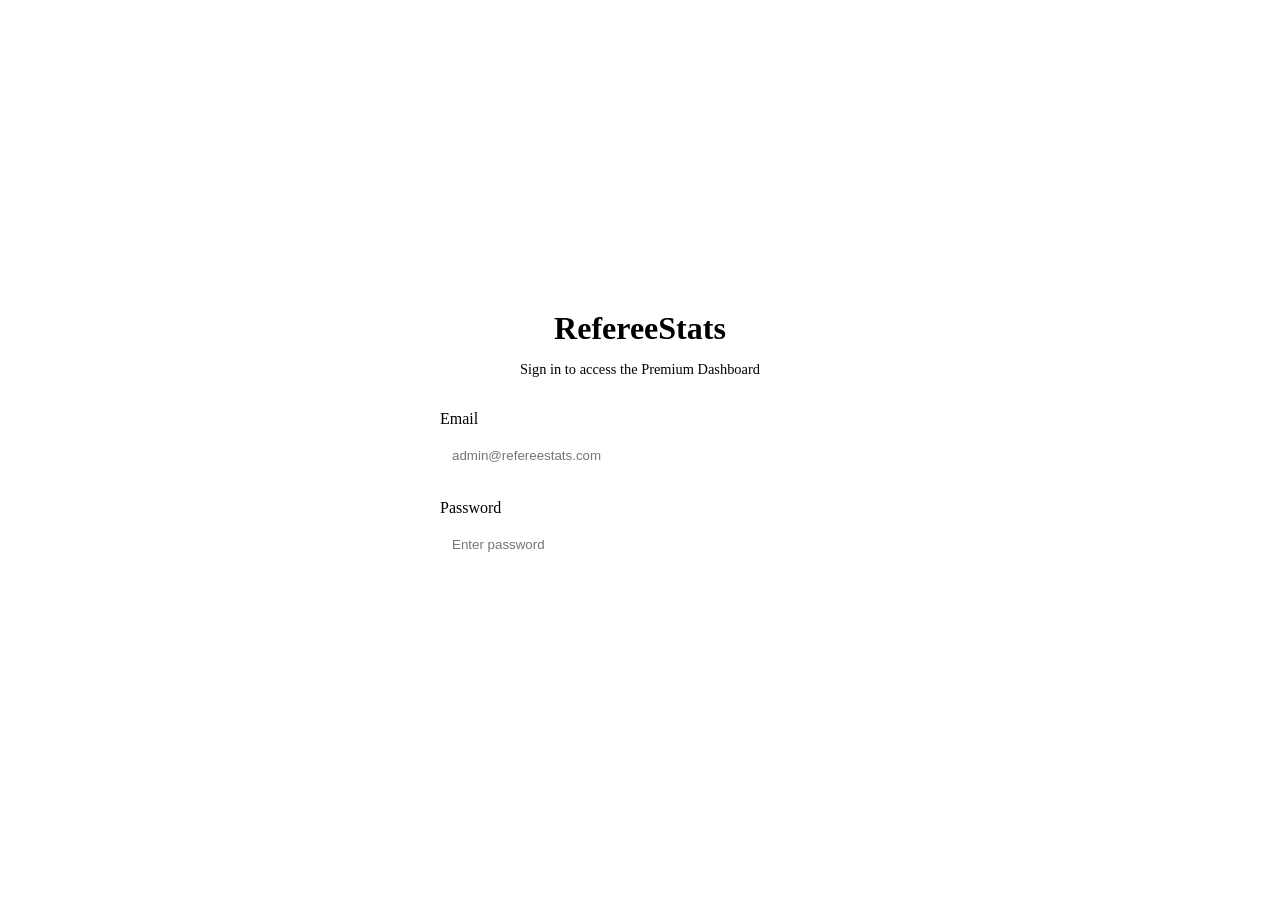
==== src/RefereeStats.WebApi/wwwroot/login.html @ f8f4d582 "login" ====
<!DOCTYPE html>
<html lang="en">
<head>
    <meta charset="UTF-8">
    <meta name="viewport" content="width=device-width, initial-scale=1.0">
    <title>Login - RefereeStats Premium</title>
    <link href="https://fonts.googleapis.com/css2?family=Inter:wght@400;500;600;700&display=swap" rel="stylesheet">
    <link rel="stylesheet" href="style.css">
    <style>
        body {
            display: flex;
            align-items: center;
            justify-content: center;
            height: 100vh;
            background-color: var(--bg-primary);
        }
        .login-container {
            background-color: var(--bg-secondary);
            padding: 2.5rem;
            border-radius: var(--radius-lg);
            border: 1px solid var(--border-color);
            box-shadow: var(--shadow-lg);
            width: 100%;
            max-width: 400px;
            text-align: center;
        }
        .login-container h1 {
            margin-bottom: 0.5rem;
            color: var(--color-text);
        }
        .login-container p {
            color: var(--color-text-muted);
            margin-bottom: 2rem;
            font-size: 0.9rem;
        }
        .input-group {
            margin-bottom: 1.5rem;
            text-align: left;
        }
        .input-group label {
            display: block;
            margin-bottom: 0.5rem;
            font-weight: 500;
            color: var(--color-text);
        }
        .input-group input {
            width: 100%;
            padding: 0.75rem;
            border: 1px solid var(--border-color);
            border-radius: var(--radius-md);
            background-color: var(--bg-primary);
            color: var(--color-text);
        }
        .input-group input:focus {
            outline: none;
            border-color: var(--accent-primary);
        }
        .login-btn {
            width: 100%;
            padding: 0.75rem;
            background-color: var(--accent-primary);
            color: white;
            border: none;
            border-radius: var(--radius-md);
            font-weight: 600;
            cursor: pointer;
            transition: opacity 0.2s;
        }
        .login-btn:hover {
            opacity: 0.9;
        }
        #login-error {
            color: var(--color-red);
            font-size: 0.85rem;
            margin-top: 1rem;
            display: none;
        }
    </style>
</head>
<body>
    <div class="login-container">
        <h1>RefereeStats</h1>
        <p>Sign in to access the Premium Dashboard</p>

        <form id="login-form">
            <div class="input-group">
                <label for="email">Email</label>
                <input type="email" id="email" required placeholder="admin@refereestats.com">
            </div>
            <div class="input-group">
                <label for="password">Password</label>
                <input type="password" id="password" required placeholder="Enter password">
            </div>
            <button type="submit" class="login-btn">Sign In</button>
            <div id="login-error"></div>
        </form>
    </div>

    <script>
        document.getElementById('login-form').addEventListener('submit', async (e) => {
            e.preventDefault();
            const email = document.getElementById('email').value;
            const password = document.getElementById('password').value;
            const errorDiv = document.getElementById('login-error');
            const btn = document.querySelector('.login-btn');

            btn.textContent = 'Signing in...';
            errorDiv.style.display = 'none';

            try {
                const res = await fetch('/api/v1/auth/login', {
                    method: 'POST',
                    headers: { 'Content-Type': 'application/json' },
                    body: JSON.stringify({ email, password })
                });

                if (!res.ok) {
                    throw new Error('Invalid credentials');
                }

                const data = await res.json();
                sessionStorage.setItem('jwt_token', data.token);
                window.location.href = '/index.html';
            } catch (err) {
                errorDiv.textContent = 'Invalid email or password.';
                errorDiv.style.display = 'block';
                btn.textContent = 'Sign In';
            }
        });
    </script>
</body>
</html>
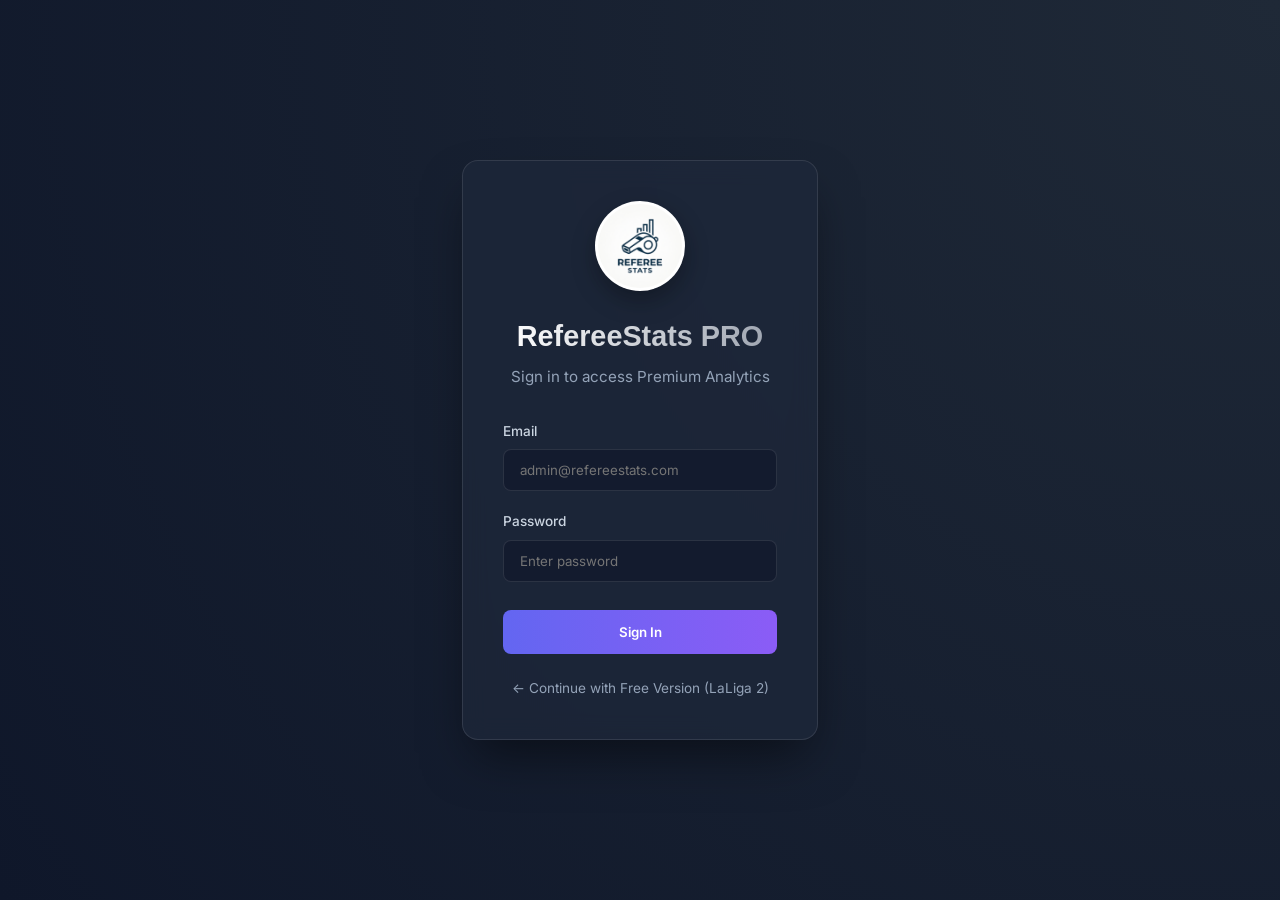
==== commit 2b22c127: "dashboard app" ====
--- a/src/RefereeStats.WebApi/wwwroot/login.html
+++ b/src/RefereeStats.WebApi/wwwroot/login.html
@@ -4,99 +4,258 @@
     <meta charset="UTF-8">
     <meta name="viewport" content="width=device-width, initial-scale=1.0">
     <title>Login - RefereeStats Premium</title>
-    <link href="https://fonts.googleapis.com/css2?family=Inter:wght@400;500;600;700&display=swap" rel="stylesheet">
-    <link rel="stylesheet" href="style.css">
+    <link href="https://fonts.googleapis.com/css2?family=Inter:wght@300;400;500;600;700&family=Outfit:wght@400;500;600;700;800&display=swap" rel="stylesheet">
+    <link rel="stylesheet" href="styles.css">
     <style>
         body {
             display: flex;
             align-items: center;
             justify-content: center;
-            height: 100vh;
-            background-color: var(--bg-primary);
-        }
-        .login-container {
-            background-color: var(--bg-secondary);
+            min-height: 100vh;
+            background: radial-gradient(circle at top right, #1f2937, #0f172a);
+            color: #fff;
+            font-family: 'Inter', sans-serif;
+            margin: 0;
+            overflow: hidden;
+        }
+
+        /* Background glows */
+        .glow-1 {
+            position: absolute;
+            width: 600px;
+            height: 600px;
+            background: radial-gradient(circle, rgba(99,102,241,0.15) 0%, rgba(0,0,0,0) 70%);
+            top: -200px;
+            right: -200px;
+            z-index: 0;
+            border-radius: 50%;
+        }
+        .glow-2 {
+            position: absolute;
+            width: 500px;
+            height: 500px;
+            background: radial-gradient(circle, rgba(236,72,153,0.1) 0%, rgba(0,0,0,0) 70%);
+            bottom: -100px;
+            left: -100px;
+            z-index: 0;
+            border-radius: 50%;
+        }
+
+        .login-wrapper {
+            position: relative;
+            z-index: 10;
+            width: 100%;
+            max-width: 420px;
+            padding: 2rem;
+            animation: fadeIn 0.5s ease-out;
+        }
+
+        @keyframes fadeIn {
+            from { opacity: 0; transform: translateY(20px); }
+            to { opacity: 1; transform: translateY(0); }
+        }
+
+        .glass-panel {
+            background: rgba(30, 41, 59, 0.7);
+            backdrop-filter: blur(12px);
+            -webkit-backdrop-filter: blur(12px);
+            border: 1px solid rgba(255, 255, 255, 0.1);
+            border-radius: 16px;
             padding: 2.5rem;
-            border-radius: var(--radius-lg);
-            border: 1px solid var(--border-color);
-            box-shadow: var(--shadow-lg);
-            width: 100%;
-            max-width: 400px;
+            box-shadow: 0 25px 50px -12px rgba(0, 0, 0, 0.5);
             text-align: center;
         }
-        .login-container h1 {
-            margin-bottom: 0.5rem;
-            color: var(--color-text);
-        }
-        .login-container p {
-            color: var(--color-text-muted);
+
+        /* Logo handling */
+        .logo-container {
+            width: 90px;
+            height: 90px;
+            margin: 0 auto 1.5rem;
+            background-color: #ffffff; /* White background to match the logo */
+            border-radius: 50%;
+            display: flex;
+            align-items: center;
+            justify-content: center;
+            overflow: hidden;
+            box-shadow: 0 10px 25px rgba(0, 0, 0, 0.3);
+            border: 3px solid rgba(255,255,255,0.2);
+        }
+        
+        .logo-container img {
+            width: 100%;
+            height: 100%;
+            object-fit: cover;
+            /* Using mix-blend-mode inside the white container if needed, but standard rendering is fine since container is white */
+        }
+
+        h1 {
+            font-family: 'Outfit', sans-serif;
+            font-weight: 700;
+            font-size: 1.8rem;
+            margin: 0 0 0.5rem 0;
+            background: linear-gradient(to right, #fff, #9ca3af);
+            -webkit-background-clip: text;
+            -webkit-text-fill-color: transparent;
+        }
+
+        p {
+            color: #94a3b8;
+            font-size: 0.95rem;
             margin-bottom: 2rem;
+        }
+
+        #premium-notice {
+            display: none;
+            background: rgba(234, 179, 8, 0.1);
+            border: 1px solid rgba(234, 179, 8, 0.3);
+            color: #fde047;
+            padding: 0.75rem;
+            border-radius: 8px;
+            margin-bottom: 1.5rem;
             font-size: 0.9rem;
-        }
+            font-weight: 500;
+        }
+
         .input-group {
-            margin-bottom: 1.5rem;
+            margin-bottom: 1.25rem;
             text-align: left;
         }
+
         .input-group label {
             display: block;
             margin-bottom: 0.5rem;
+            font-size: 0.85rem;
             font-weight: 500;
-            color: var(--color-text);
-        }
+            color: #cbd5e1;
+        }
+
         .input-group input {
             width: 100%;
-            padding: 0.75rem;
-            border: 1px solid var(--border-color);
-            border-radius: var(--radius-md);
-            background-color: var(--bg-primary);
-            color: var(--color-text);
-        }
+            padding: 0.75rem 1rem;
+            background: rgba(15, 23, 42, 0.6);
+            border: 1px solid rgba(255, 255, 255, 0.1);
+            border-radius: 8px;
+            color: #fff;
+            font-family: inherit;
+            transition: all 0.2s;
+            box-sizing: border-box;
+        }
+
         .input-group input:focus {
             outline: none;
-            border-color: var(--accent-primary);
-        }
+            border-color: #6366f1;
+            box-shadow: 0 0 0 2px rgba(99, 102, 241, 0.2);
+            background: rgba(15, 23, 42, 0.8);
+        }
+
         .login-btn {
             width: 100%;
-            padding: 0.75rem;
-            background-color: var(--accent-primary);
-            color: white;
+            padding: 0.875rem;
+            background: linear-gradient(to right, #6366f1, #8b5cf6);
+            color: #fff;
             border: none;
-            border-radius: var(--radius-md);
+            border-radius: 8px;
             font-weight: 600;
+            font-family: inherit;
             cursor: pointer;
-            transition: opacity 0.2s;
-        }
+            transition: transform 0.1s, box-shadow 0.2s;
+            margin-top: 0.5rem;
+        }
+
         .login-btn:hover {
-            opacity: 0.9;
-        }
+            transform: translateY(-1px);
+            box-shadow: 0 10px 20px -10px rgba(99, 102, 241, 0.5);
+        }
+
+        .login-btn:active {
+            transform: translateY(1px);
+        }
+
         #login-error {
-            color: var(--color-red);
+            color: #ef4444;
             font-size: 0.85rem;
             margin-top: 1rem;
             display: none;
+            background: rgba(239, 68, 68, 0.1);
+            padding: 0.5rem;
+            border-radius: 6px;
+        }
+        
+        .freemium-link {
+            display: inline-block;
+            margin-top: 1.5rem;
+            color: #94a3b8;
+            text-decoration: none;
+            font-size: 0.85rem;
+            transition: color 0.2s;
+        }
+        .freemium-link:hover {
+            color: #fff;
+            text-decoration: underline;
         }
     </style>
 </head>
 <body>
-    <div class="login-container">
-        <h1>RefereeStats</h1>
-        <p>Sign in to access the Premium Dashboard</p>
-
-        <form id="login-form">
-            <div class="input-group">
-                <label for="email">Email</label>
-                <input type="email" id="email" required placeholder="admin@refereestats.com">
+    <div class="glow-1"></div>
+    <div class="glow-2"></div>
+
+    <div class="login-wrapper">
+        <div class="glass-panel">
+            <div class="logo-container">
+                <img src="logo.png" alt="Referee Stats Logo" onerror="this.style.display='none'">
             </div>
-            <div class="input-group">
-                <label for="password">Password</label>
-                <input type="password" id="password" required placeholder="Enter password">
-            </div>
-            <button type="submit" class="login-btn">Sign In</button>
-            <div id="login-error"></div>
-        </form>
+            
+            <h1>RefereeStats PRO</h1>
+            <p id="login-subtitle">Sign in to access Premium Analytics</p>
+            
+            <div id="premium-notice">⭐️ Premium Feature. Please sign in to access this league.</div>
+
+            <form id="login-form">
+                <div class="input-group">
+                    <label for="email">Email</label>
+                    <input type="email" id="email" required placeholder="admin@refereestats.com">
+                </div>
+                <div class="input-group">
+                    <label for="password">Password</label>
+                    <input type="password" id="password" required placeholder="Enter password">
+                </div>
+                <button type="submit" class="login-btn">Sign In</button>
+                <div id="login-error"></div>
+            </form>
+            
+            <a href="/index.html" class="freemium-link">← Continue with Free Version (LaLiga 2)</a>
+        </div>
     </div>
 
     <script>
+        // Basic i18n detection
+        const userLang = navigator.language || navigator.userLanguage; 
+        const isSpanish = userLang.startsWith('es');
+        const isGerman = userLang.startsWith('de');
+
+        if (isSpanish) {
+            document.getElementById('login-subtitle').textContent = "Inicia sesión para Estadísticas Premium";
+            document.querySelector('label[for="email"]').textContent = "Correo Electrónico";
+            document.querySelector('label[for="password"]').textContent = "Contraseña";
+            document.querySelector('.login-btn').textContent = "Ingresar";
+            document.querySelector('.freemium-link').textContent = "← Continuar con Versión Gratuita (LaLiga 2)";
+        } else if (isGerman) {
+            document.getElementById('login-subtitle').textContent = "Melden Sie sich an für Premium Statistiken";
+            document.querySelector('label[for="email"]').textContent = "E-Mail";
+            document.querySelector('label[for="password"]').textContent = "Passwort";
+            document.querySelector('.login-btn').textContent = "Anmelden";
+            document.querySelector('.freemium-link').textContent = "← Weiter mit der kostenlosen Version (LaLiga 2)";
+        }
+
+        // Check if redirected because of premium access
+        const urlParams = new URLSearchParams(window.location.search);
+        if (urlParams.get('premium') === 'true') {
+            const notice = document.getElementById('premium-notice');
+            notice.style.display = 'block';
+            if (isSpanish) notice.textContent = '⭐️ Función Premium. Inicia sesión para acceder a esta liga.';
+            if (isGerman) notice.textContent = '⭐️ Premium-Funktion. Bitte melden Sie sich an, um auf diese Liga zuzugreifen.';
+        }
+
         document.getElementById('login-form').addEventListener('submit', async (e) => {
             e.preventDefault();
             const email = document.getElementById('email').value;
@@ -104,7 +263,7 @@
             const errorDiv = document.getElementById('login-error');
             const btn = document.querySelector('.login-btn');
 
-            btn.textContent = 'Signing in...';
+            btn.textContent = isSpanish ? 'Iniciando...' : (isGerman ? 'Anmelden...' : 'Signing in...');
             errorDiv.style.display = 'none';
 
             try {
@@ -120,11 +279,12 @@
 
                 const data = await res.json();
                 sessionStorage.setItem('jwt_token', data.token);
+                // Return to dashboard without query params
                 window.location.href = '/index.html';
             } catch (err) {
-                errorDiv.textContent = 'Invalid email or password.';
+                errorDiv.textContent = isSpanish ? 'Correo o contraseña incorrectos.' : (isGerman ? 'Ungültige E-Mail oder Passwort.' : 'Invalid email or password.');
                 errorDiv.style.display = 'block';
-                btn.textContent = 'Sign In';
+                btn.textContent = isSpanish ? 'Ingresar' : (isGerman ? 'Anmelden' : 'Sign In');
             }
         });
     </script>
--- a/src/RefereeStats.WebApi/wwwroot/styles.css
+++ b/src/RefereeStats.WebApi/wwwroot/styles.css
@@ -0,0 +1,893 @@
+/* Professional SaaS Theme System */
+:root {
+    /* Base Colors - Light Theme (Default) */
+    --bg-base: #f8fafc;
+    --bg-card: #ffffff;
+    --bg-input: #ffffff;
+    --border-color: #e2e8f0;
+    --border-hover: #cbd5e1;
+    
+    --color-text-main: #0f172a;
+    --color-text-muted: #64748b;
+    
+    /* Primary Accent (Corporate Blue) */
+    --accent-primary: #2563eb;
+    --accent-primary-glow: rgba(37, 99, 235, 0.1);
+    
+    /* Semantic Colors */
+    --color-yellow: #eab308;
+    --color-orange: #f97316;
+    --color-red: #ef4444;
+    --color-green: #22c55e;
+    --color-indigo: #6366f1;
+    
+    /* Typography */
+    --font-header: 'Inter', system-ui, sans-serif;
+    --font-body: 'Inter', system-ui, sans-serif;
+    
+    /* Effects */
+    --shadow-sm: 0 1px 2px 0 rgb(0 0 0 / 0.05);
+    --shadow-md: 0 4px 6px -1px rgb(0 0 0 / 0.1), 0 2px 4px -2px rgb(0 0 0 / 0.1);
+    --shadow-lg: 0 10px 15px -3px rgb(0 0 0 / 0.1), 0 4px 6px -4px rgb(0 0 0 / 0.1);
+    --radius-md: 8px;
+    --radius-lg: 12px;
+    
+    --transition-smooth: all 0.2s ease-in-out;
+}
+
+[data-theme="dark"] {
+    --bg-base: #0f172a;
+    --bg-card: #1e293b;
+    --bg-input: #0f172a;
+    --border-color: #334155;
+    --border-hover: #475569;
+    
+    --color-text-main: #f8fafc;
+    --color-text-muted: #94a3b8;
+    
+    --accent-primary: #3b82f6;
+    --accent-primary-glow: rgba(59, 130, 246, 0.15);
+    
+    --shadow-sm: 0 1px 2px 0 rgb(0 0 0 / 0.5);
+    --shadow-md: 0 4px 6px -1px rgb(0 0 0 / 0.3);
+    --shadow-lg: 0 10px 15px -3px rgb(0 0 0 / 0.3);
+}
+
+/* Global Reset & Base Styling */
+* {
+    box-sizing: border-box;
+    margin: 0;
+    padding: 0;
+}
+
+body {
+    background-color: var(--bg-base);
+    color: var(--color-text-main);
+    font-family: var(--font-body);
+    min-height: 100vh;
+    position: relative;
+    overflow-x: hidden;
+    line-height: 1.5;
+    transition: background-color 0.3s ease, color 0.3s ease;
+}
+
+/* Removed Ambient Background Glow entirely */
+.glowglow, .glow-1, .glow-2 {
+    display: none;
+}
+
+/* Layout Container */
+.container {
+    max-width: 1280px;
+    margin: 0 auto;
+    padding: 40px 24px;
+}
+
+/* Header */
+header {
+    margin-bottom: 32px;
+    display: flex;
+    justify-content: space-between;
+    align-items: center;
+    border-bottom: 1px solid var(--border-color);
+    padding-bottom: 24px;
+}
+
+.header-brand {
+    display: flex;
+    flex-direction: column;
+    gap: 4px;
+}
+
+.logo-area {
+    display: flex;
+    align-items: center;
+    gap: 12px;
+}
+
+.logo-badge {
+    background: var(--accent-primary);
+    color: #fff;
+    font-size: 0.75rem;
+    font-weight: 700;
+    padding: 4px 8px;
+    border-radius: 4px;
+    letter-spacing: 0.05em;
+    font-family: var(--font-header);
+    text-transform: uppercase;
+}
+
+header h1 {
+    font-family: var(--font-header);
+    font-weight: 700;
+    font-size: 2rem;
+    color: var(--color-text-main);
+    letter-spacing: -0.02em;
+}
+
+.subtitle {
+    color: var(--color-text-muted);
+    font-size: 0.95rem;
+    font-weight: 400;
+}
+
+.header-actions {
+    display: flex;
+    align-items: center;
+    gap: 24px;
+}
+
+/* Glassmorphism replaced with Clean Cards */
+.glass-panel {
+    background: var(--bg-card);
+    border: 1px solid var(--border-color);
+    border-radius: var(--radius-lg);
+    box-shadow: var(--shadow-sm);
+    transition: var(--transition-smooth);
+}
+
+.glass-panel:hover {
+    box-shadow: var(--shadow-md);
+}
+
+/* Control Selector Panel */
+.controls-card {
+    padding: 24px;
+    display: flex;
+    flex-wrap: wrap;
+    align-items: flex-end;
+    gap: 20px;
+    margin-bottom: 32px;
+}
+
+.selector-group {
+    display: flex;
+    flex-grow: 1;
+    flex-wrap: wrap;
+    gap: 20px;
+}
+
+.control-box {
+    display: flex;
+    flex-direction: column;
+    gap: 8px;
+    flex: 1 1 200px;
+}
+
+.referee-box {
+    flex: 2 1 300px;
+}
+
+.control-box label {
+    font-size: 0.75rem;
+    font-weight: 600;
+    text-transform: uppercase;
+    letter-spacing: 0.05em;
+    color: var(--color-text-muted);
+}
+
+.control-box select, .control-box input {
+    background: var(--bg-input);
+    border: 1px solid var(--border-color);
+    color: var(--color-text-main);
+    padding: 10px 14px;
+    border-radius: var(--radius-md);
+    font-size: 0.95rem;
+    font-family: var(--font-body);
+    outline: none;
+    transition: var(--transition-smooth);
+    width: 100%;
+    box-shadow: var(--shadow-sm);
+}
+
+.control-box select {
+    cursor: pointer;
+    appearance: none;
+    background-image: url("data:image/svg+xml,%3Csvg xmlns='http://www.w3.org/2000/svg' width='16' height='16' viewBox='0 0 24 24' fill='none' stroke='%2364748b' stroke-width='2' stroke-linecap='round' stroke-linejoin='round'%3E%3Cpolyline points='6 9 12 15 18 9'%3E%3C/polyline%3E%3C/svg%3E");
+    background-repeat: no-repeat;
+    background-position: right 14px center;
+    background-size: 16px;
+}
+
+.control-box select:focus:not(:disabled), .control-box input:focus {
+    border-color: var(--accent-primary);
+    box-shadow: 0 0 0 3px var(--accent-primary-glow);
+}
+
+.control-box select:disabled, .control-box input:disabled {
+    opacity: 0.6;
+    cursor: not-allowed;
+    background: var(--bg-base);
+}
+
+/* Primary Action Button */
+.btn-primary {
+    background: var(--accent-primary);
+    color: #fff;
+    border: none;
+    padding: 10px 20px;
+    border-radius: var(--radius-md);
+    font-size: 0.95rem;
+    font-weight: 600;
+    cursor: pointer;
+    display: flex;
+    align-items: center;
+    justify-content: center;
+    gap: 8px;
+    font-family: var(--font-header);
+    transition: var(--transition-smooth);
+    box-shadow: var(--shadow-sm);
+    height: 42px;
+}
+
+.btn-primary:hover:not(:disabled) {
+    background: #1d4ed8;
+    box-shadow: var(--shadow-md);
+}
+
+[data-theme="dark"] .btn-primary:hover:not(:disabled) {
+    background: #60a5fa;
+}
+
+.btn-primary:disabled {
+    opacity: 0.6;
+    cursor: not-allowed;
+}
+
+/* Dashboard Grid Layout */
+.dashboard-grid {
+    display: grid;
+    grid-template-columns: 350px 1fr;
+    gap: 24px;
+    align-items: start;
+}
+
+/* Side Column (Profile/Averages) */
+.side-column {
+    display: flex;
+    flex-direction: column;
+    gap: 24px;
+}
+
+.referee-profile-card, .team-stats-card {
+    padding: 24px;
+}
+
+.profile-header {
+    display: flex;
+    align-items: center;
+    gap: 16px;
+    margin-bottom: 20px;
+    border-bottom: 1px solid var(--border-color);
+    padding-bottom: 16px;
+}
+
+.avatar-placeholder {
+    width: 48px;
+    height: 48px;
+    border-radius: 50%;
+    background: var(--accent-primary-glow);
+    border: 1px solid var(--accent-primary);
+    display: flex;
+    align-items: center;
+    justify-content: center;
+    font-weight: 600;
+    color: var(--accent-primary);
+    font-family: var(--font-header);
+    font-size: 1.1rem;
+}
+
+.profile-name-group h2 {
+    font-family: var(--font-header);
+    font-size: 1.25rem;
+    font-weight: 700;
+    line-height: 1.2;
+    margin-bottom: 2px;
+}
+
+.profile-name-group p {
+    color: var(--color-text-muted);
+    font-size: 0.85rem;
+}
+
+.profile-details-list {
+    display: flex;
+    flex-direction: column;
+    gap: 12px;
+}
+
+.detail-row {
+    display: flex;
+    justify-content: space-between;
+    font-size: 0.9rem;
+    padding: 8px 0;
+    border-bottom: 1px dashed var(--border-color);
+}
+.detail-row:last-child {
+    border-bottom: none;
+}
+
+.detail-label {
+    color: var(--color-text-muted);
+}
+
+.detail-value {
+    font-weight: 600;
+}
+
+/* Loading State animation */
+@keyframes pulse {
+    0%, 100% { opacity: 1; }
+    50% { opacity: 0.5; }
+}
+
+.loading-state .avatar-placeholder,
+.loading-state .profile-name-group h2,
+.loading-state .detail-value {
+    animation: pulse 1.5s infinite ease-in-out;
+}
+
+/* Aggregates Panel */
+.aggregates-card {
+    padding: 24px;
+}
+
+.aggregates-card h3 {
+    font-family: var(--font-header);
+    font-size: 1rem;
+    margin-bottom: 16px;
+    text-transform: uppercase;
+    letter-spacing: 0.05em;
+    color: var(--color-text-muted);
+}
+
+.aggregates-grid {
+    display: grid;
+    grid-template-columns: 1fr 1fr;
+    gap: 16px;
+}
+
+.agg-item {
+    background: var(--bg-base);
+    border: 1px solid var(--border-color);
+    padding: 16px;
+    border-radius: var(--radius-md);
+    display: flex;
+    flex-direction: column;
+    gap: 4px;
+}
+
+.agg-label {
+    font-size: 0.75rem;
+    font-weight: 600;
+    color: var(--color-text-muted);
+}
+
+.agg-val {
+    font-family: var(--font-header);
+    font-size: 1.5rem;
+    font-weight: 700;
+    line-height: 1;
+}
+
+/* Color Coding Utility */
+.text-yellow { color: var(--color-yellow); }
+.text-orange { color: var(--color-orange); }
+.text-red { color: var(--color-red); }
+.text-indigo { color: var(--color-indigo); }
+.text-green { color: var(--color-green); }
+
+/* Main Column */
+.main-column {
+    display: flex;
+    flex-direction: column;
+    gap: 24px;
+}
+
+/* Home/Away Bias Panel */
+.bias-card {
+    padding: 24px;
+}
+
+.panel-header {
+    display: flex;
+    justify-content: space-between;
+    align-items: center;
+    margin-bottom: 4px;
+}
+
+.panel-header h3 {
+    font-family: var(--font-header);
+    font-size: 1.25rem;
+    font-weight: 700;
+}
+
+.info-tag {
+    background: var(--bg-base);
+    border: 1px solid var(--border-color);
+    color: var(--color-text-muted);
+    font-size: 0.75rem;
+    font-weight: 600;
+    padding: 4px 10px;
+    border-radius: 9999px;
+}
+
+.panel-desc {
+    color: var(--color-text-muted);
+    font-size: 0.85rem;
+    margin-bottom: 24px;
+}
+
+/* Scale slider */
+.bias-indicator-container {
+    margin-bottom: 24px;
+}
+
+.bias-scale {
+    height: 8px;
+    background: linear-gradient(to right, var(--color-red) 0%, var(--border-color) 40%, var(--border-color) 60%, var(--accent-primary) 100%);
+    border-radius: 9999px;
+    position: relative;
+    margin-bottom: 8px;
+}
+
+.bias-marker {
+    position: absolute;
+    width: 16px;
+    height: 16px;
+    border-radius: 50%;
+    background: #fff;
+    border: 2px solid var(--accent-primary);
+    box-shadow: var(--shadow-sm);
+    top: -4px;
+    margin-left: -8px;
+    transition: left 0.6s cubic-bezier(0.16, 1, 0.3, 1);
+}
+
+.bias-labels {
+    display: flex;
+    justify-content: space-between;
+    font-size: 0.7rem;
+    font-weight: 600;
+    color: var(--color-text-muted);
+    text-transform: uppercase;
+}
+
+/* Bias Stats Grid */
+.bias-stats-grid {
+    display: grid;
+    grid-template-columns: repeat(4, 1fr);
+    gap: 12px;
+}
+
+.bias-stat-box {
+    background: var(--bg-base);
+    border: 1px solid var(--border-color);
+    padding: 12px;
+    border-radius: var(--radius-md);
+    text-align: center;
+}
+
+.bias-stat-name {
+    font-size: 0.75rem;
+    color: var(--color-text-muted);
+    display: block;
+    margin-bottom: 4px;
+}
+
+.bias-stat-value {
+    font-family: var(--font-header);
+    font-size: 1.25rem;
+    font-weight: 700;
+}
+
+/* Match History Card */
+.match-list-card {
+    padding: 0; /* padding removed to make table flush */
+    overflow: hidden;
+}
+
+.table-header {
+    display: flex;
+    justify-content: space-between;
+    align-items: center;
+    padding: 24px 24px 16px 24px;
+}
+
+.table-header h3 {
+    font-family: var(--font-header);
+    font-size: 1.25rem;
+    font-weight: 700;
+}
+
+.matches-count-badge {
+    background: var(--bg-base);
+    color: var(--color-text-muted);
+    font-size: 0.75rem;
+    font-weight: 600;
+    padding: 4px 8px;
+    border-radius: 4px;
+    border: 1px solid var(--border-color);
+}
+
+.table-wrapper {
+    overflow-x: auto;
+}
+
+#matches-table, #leaderboard-table {
+    width: 100%;
+    border-collapse: collapse;
+    font-size: 0.85rem;
+    text-align: left;
+}
+
+#matches-table th, #leaderboard-table th {
+    color: var(--color-text-muted);
+    font-weight: 600;
+    padding: 12px 24px;
+    border-bottom: 1px solid var(--border-color);
+    border-top: 1px solid var(--border-color);
+    text-transform: uppercase;
+    font-size: 0.75rem;
+    letter-spacing: 0.05em;
+    background: var(--bg-base);
+}
+
+#matches-table td, #leaderboard-table td {
+    padding: 16px 24px;
+    border-bottom: 1px solid var(--border-color);
+}
+
+#matches-table tbody tr:hover, #leaderboard-table tbody tr:hover {
+    background: var(--bg-base);
+}
+
+.table-empty-state {
+    text-align: center;
+    color: var(--color-text-muted);
+    padding: 48px 0 !important;
+    font-style: italic;
+}
+
+/* Score cell badge */
+.score-badge {
+    background: var(--bg-base);
+    border: 1px solid var(--border-color);
+    padding: 4px 8px;
+    border-radius: 4px;
+    font-family: var(--font-header);
+    font-weight: 700;
+    display: inline-block;
+    min-width: 48px;
+    text-align: center;
+}
+
+/* Cards summary inline cells */
+.cards-inline {
+    display: flex;
+    gap: 8px;
+    align-items: center;
+}
+
+.card-pill {
+    display: inline-flex;
+    align-items: center;
+    gap: 4px;
+    font-size: 0.75rem;
+    font-weight: 600;
+    padding: 2px 6px;
+    border-radius: 4px;
+}
+
+.pill-yellow { background: rgba(234, 179, 8, 0.1); color: #ca8a04; border: 1px solid rgba(234, 179, 8, 0.2); }
+.pill-red { background: rgba(239, 68, 68, 0.1); color: #dc2626; border: 1px solid rgba(239, 68, 68, 0.2); }
+
+[data-theme="dark"] .pill-yellow { color: #fde047; }
+[data-theme="dark"] .pill-red { color: #fca5a5; }
+
+/* Toast Notification */
+.toast {
+    position: fixed;
+    bottom: 24px;
+    right: 24px;
+    background: #1e293b;
+    border: 1px solid var(--border-color);
+    color: #f8fafc;
+    padding: 16px 24px;
+    border-radius: var(--radius-md);
+    box-shadow: var(--shadow-lg);
+    z-index: 9999;
+    font-weight: 500;
+    font-size: 0.95rem;
+    transform: translateY(0);
+    transition: var(--transition-smooth);
+}
+
+.toast.hidden {
+    opacity: 0;
+    transform: translateY(100px);
+    pointer-events: none;
+}
+
+/* Responsive Grid Adaptation */
+@media (max-width: 900px) {
+    .dashboard-grid {
+        grid-template-columns: 1fr;
+    }
+    
+    header {
+        flex-direction: column;
+        align-items: flex-start;
+        gap: 16px;
+    }
+}
+
+/* Animations */
+@keyframes spin {
+    from { transform: rotate(0deg); }
+    to { transform: rotate(360deg); }
+}
+.spin-animation {
+    animation: spin 1s linear infinite;
+}
+
+/* PREMIUM ANALYTICS UI STYLES */
+
+.actions-group {
+    display: flex;
+    gap: 12px;
+}
+
+.btn-premium {
+    background: #0f172a;
+    color: #fff;
+    border: 1px solid var(--border-color);
+    padding: 10px 16px;
+    border-radius: var(--radius-md);
+    font-size: 0.9rem;
+    font-weight: 600;
+    cursor: pointer;
+    display: flex;
+    align-items: center;
+    justify-content: center;
+    gap: 8px;
+    font-family: var(--font-header);
+    transition: var(--transition-smooth);
+    height: 42px;
+}
+.btn-premium:hover {
+    background: #1e293b;
+}
+
+[data-theme="dark"] .btn-premium {
+    background: #f8fafc;
+    color: #0f172a;
+}
+[data-theme="dark"] .btn-premium:hover {
+    background: #e2e8f0;
+}
+
+.btn-secondary {
+    background: var(--bg-input);
+    border: 1px solid var(--border-color);
+    color: var(--color-text-main);
+    padding: 8px 16px;
+    border-radius: var(--radius-md);
+    font-weight: 600;
+    cursor: pointer;
+    transition: var(--transition-smooth);
+    font-family: var(--font-header);
+}
+.btn-secondary:hover {
+    border-color: var(--accent-primary);
+    background: var(--bg-base);
+}
+.btn-small {
+    padding: 6px 12px;
+    font-size: 0.8rem;
+    height: auto;
+}
+.w-full { width: 100%; }
+.hidden { display: none !important; }
+
+/* Modals */
+.modal {
+    position: fixed;
+    top: 0; left: 0; right: 0; bottom: 0;
+    background: rgba(15, 23, 42, 0.6);
+    display: flex;
+    align-items: center;
+    justify-content: center;
+    z-index: 1000;
+    backdrop-filter: blur(4px);
+}
+.modal-content {
+    background: var(--bg-card);
+    width: 90%;
+    max-width: 800px;
+    max-height: 90vh;
+    padding: 32px;
+    overflow-y: auto;
+    position: relative;
+    border-radius: var(--radius-lg);
+    box-shadow: var(--shadow-lg);
+    border: 1px solid var(--border-color);
+}
+.modal-header {
+    display: flex;
+    justify-content: space-between;
+    align-items: center;
+    margin-bottom: 24px;
+}
+.modal-header h2 {
+    font-family: var(--font-header);
+    font-size: 1.5rem;
+}
+.close-modal {
+    background: none;
+    border: none;
+    color: var(--color-text-muted);
+    font-size: 1.5rem;
+    cursor: pointer;
+    transition: color 0.2s;
+    line-height: 1;
+}
+.close-modal:hover { color: var(--color-text-main); }
+
+.modal-controls {
+    display: flex;
+    gap: 16px;
+    align-items: center;
+    margin-bottom: 24px;
+    background: var(--bg-base);
+    padding: 16px;
+    border-radius: var(--radius-md);
+    border: 1px solid var(--border-color);
+}
+.modal-controls label { font-weight: 600; font-size: 0.9rem; }
+.modal-controls select {
+    background: var(--bg-input);
+    color: var(--color-text-main);
+    border: 1px solid var(--border-color);
+    padding: 8px 12px;
+    border-radius: 4px;
+    min-width: 200px;
+}
+
+.compare-grid {
+    display: grid;
+    grid-template-columns: 1fr 1fr;
+    gap: 24px;
+    margin-bottom: 24px;
+}
+.compare-col {
+    background: var(--bg-base);
+    padding: 24px;
+    border-radius: var(--radius-md);
+    border: 1px solid var(--border-color);
+    text-align: center;
+}
+.compare-col h4 {
+    font-family: var(--font-header);
+    font-size: 1.25rem;
+    margin-bottom: 16px;
+    color: var(--accent-primary);
+}
+.compare-col p {
+    font-size: 0.95rem;
+    margin-bottom: 8px;
+    color: var(--color-text-muted);
+}
+.compare-col span {
+    font-weight: 700;
+    color: var(--color-text-main);
+}
+.compare-highlights {
+    background: var(--accent-primary-glow);
+    border-left: 4px solid var(--accent-primary);
+    padding: 16px;
+    border-radius: 4px;
+}
+.compare-highlights h4 {
+    margin-bottom: 8px;
+    font-size: 1rem;
+}
+.compare-highlights ul {
+    list-style-type: disc;
+    padding-left: 20px;
+    font-size: 0.9rem;
+}
+.compare-highlights li {
+    margin-bottom: 4px;
+}
+/* Toggle Switch */
+.toggle-box {
+    display: flex;
+    flex-direction: column;
+    align-items: flex-end;
+    gap: 0.25rem;
+}
+
+.toggle-label {
+    font-size: 0.75rem;
+    color: var(--color-text-muted);
+    font-weight: 600;
+    text-transform: uppercase;
+}
+
+.switch {
+  position: relative;
+  display: inline-block;
+  width: 44px;
+  height: 24px;
+}
+
+.switch input { 
+  opacity: 0;
+  width: 0;
+  height: 0;
+}
+
+.slider {
+  position: absolute;
+  cursor: pointer;
+  top: 0;
+  left: 0;
+  right: 0;
+  bottom: 0;
+  background-color: var(--border-color);
+  transition: .4s;
+  border-radius: 24px;
+}
+
+.slider:before {
+  position: absolute;
+  content: "";
+  height: 18px;
+  width: 18px;
+  left: 3px;
+  bottom: 3px;
+  background-color: white;
+  transition: .4s;
+  border-radius: 50%;
+  box-shadow: var(--shadow-sm);
+}
+
+input:checked + .slider {
+  background-color: var(--accent-primary);
+}
+
+input:checked + .slider:before {
+  transform: translateX(20px);
+}
+
+.slider.round {
+  border-radius: 24px;
+}
+
+.slider.round:before {
+  border-radius: 50%;
+}
+. h e a d e r - c o n t r o l s   {   d i s p l a y :   f l e x ;   a l i g n - i t e m s :   c e n t e r ;   g a p :   1 6 p x ;   }   . l a n g - s e l e c t o r   {   p a d d i n g :   4 p x   8 p x ;   b o r d e r - r a d i u s :   6 p x ;   b a c k g r o u n d :   v a r ( - - b g - i n p u t ) ;   c o l o r :   v a r ( - - c o l o r - t e x t - m a i n ) ;   b o r d e r :   1 p x   s o l i d   v a r ( - - b o r d e r - c o l o r ) ;   f o n t - f a m i l y :   ' I n t e r ' ,   s a n s - s e r i f ;   } + 
+ 
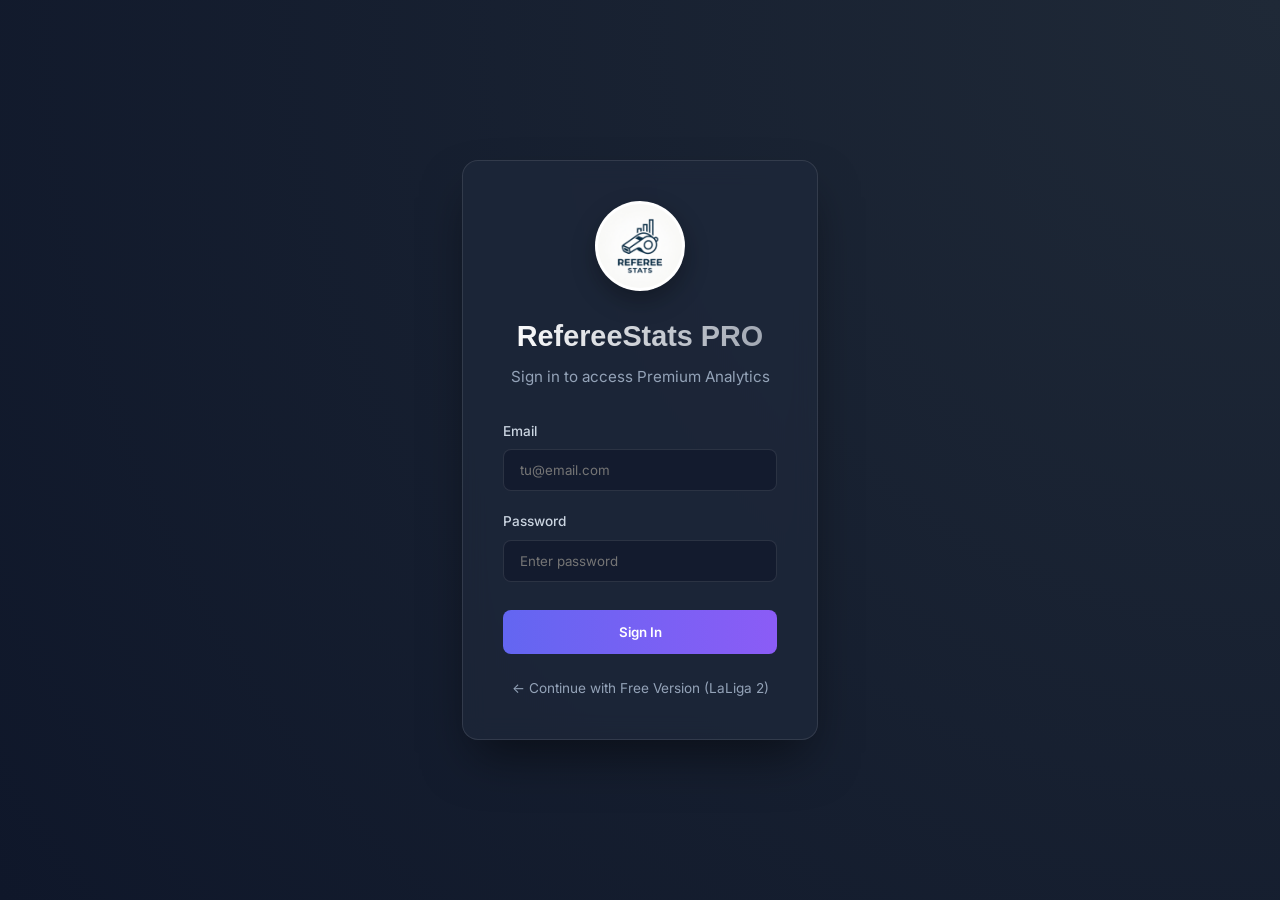
==== commit cd7ffd33: "add leagues" ====
--- a/src/RefereeStats.WebApi/wwwroot/login.html
+++ b/src/RefereeStats.WebApi/wwwroot/login.html
@@ -213,7 +213,7 @@
             <form id="login-form">
                 <div class="input-group">
                     <label for="email">Email</label>
-                    <input type="email" id="email" required placeholder="admin@refereestats.com">
+                    <input type="email" id="email" required placeholder="tu@email.com">
                 </div>
                 <div class="input-group">
                     <label for="password">Password</label>
--- a/src/RefereeStats.WebApi/wwwroot/styles.css
+++ b/src/RefereeStats.WebApi/wwwroot/styles.css
@@ -887,7 +887,195 @@
 
 .slider.round:before {
   border-radius: 50%;
-}
-. h e a d e r - c o n t r o l s   {   d i s p l a y :   f l e x ;   a l i g n - i t e m s :   c e n t e r ;   g a p :   1 6 p x ;   }   . l a n g - s e l e c t o r   {   p a d d i n g :   4 p x   8 p x ;   b o r d e r - r a d i u s :   6 p x ;   b a c k g r o u n d :   v a r ( - - b g - i n p u t ) ;   c o l o r :   v a r ( - - c o l o r - t e x t - m a i n ) ;   b o r d e r :   1 p x   s o l i d   v a r ( - - b o r d e r - c o l o r ) ;   f o n t - f a m i l y :   ' I n t e r ' ,   s a n s - s e r i f ;   } - 
- +}
+
+/* Header Controls & Custom Selectors */
+.header-controls {
+    display: flex;
+    align-items: center;
+    gap: 16px;
+}
+
+.custom-select-wrapper {
+    margin-right: 15px;
+}
+
+.styled-select {
+    appearance: none;
+    background: var(--bg-input);
+    border: 1px solid var(--border-color);
+    color: var(--color-text-main);
+    padding: 0.5rem 1rem;
+    border-radius: 8px;
+    font-size: 0.9rem;
+    font-weight: 500;
+    cursor: pointer;
+    transition: all 0.2s;
+    outline: none;
+}
+
+.styled-select:focus, .styled-select:hover {
+    border-color: var(--accent-primary);
+    box-shadow: 0 0 0 2px var(--accent-primary-glow);
+}
+
+.btn-logout {
+    background: transparent;
+    color: var(--color-red);
+    border: 1px solid var(--color-red);
+    padding: 0.4rem 0.75rem;
+    border-radius: 8px;
+    cursor: pointer;
+    display: flex;
+    align-items: center;
+    justify-content: center;
+    transition: all 0.2s;
+}
+
+.btn-logout:hover {
+    background: var(--color-red);
+    color: #fff;
+}
+
+/* Premium Modal CTA */
+.modal-overlay {
+    position: fixed;
+    top: 0; left: 0; width: 100%; height: 100%;
+    background: rgba(0,0,0,0.6);
+    backdrop-filter: blur(4px);
+    display: flex;
+    justify-content: center;
+    align-items: center;
+    z-index: 9999;
+    opacity: 1;
+    transition: opacity 0.3s ease;
+}
+
+.modal-overlay.hidden {
+    opacity: 0;
+    pointer-events: none;
+}
+
+.modal-content.premium-cta {
+    position: relative;
+    max-width: 450px;
+    width: 90%;
+    padding: 2.5rem;
+    text-align: center;
+    border-top: 4px solid var(--accent-primary);
+    overflow: visible;
+}
+
+.premium-badge {
+    position: absolute;
+    top: -15px;
+    left: 50%;
+    transform: translateX(-50%);
+    background: linear-gradient(135deg, #f59e0b, #d97706);
+    color: white;
+    padding: 4px 16px;
+    border-radius: 20px;
+    font-weight: bold;
+    font-size: 0.9rem;
+    box-shadow: 0 4px 10px rgba(245, 158, 11, 0.4);
+}
+
+.premium-cta h2 {
+    margin-bottom: 1rem;
+    font-size: 1.8rem;
+}
+
+.pricing-box {
+    margin: 1.5rem 0;
+}
+.pricing-box .price {
+    font-size: 2.5rem;
+    font-weight: 800;
+    color: var(--accent-primary);
+}
+.pricing-box .period {
+    font-size: 1.2rem;
+    color: var(--color-text-muted);
+}
+
+.divider {
+    display: flex;
+    align-items: center;
+    text-align: center;
+    margin: 1rem 0;
+    color: var(--color-text-muted);
+}
+.divider::before, .divider::after {
+    content: '';
+    flex: 1;
+    border-bottom: 1px solid var(--border-color);
+}
+.divider span {
+    padding: 0 10px;
+}
+
+.btn-close-modal {
+    position: absolute;
+    top: 15px; right: 15px;
+    background: transparent;
+    border: none;
+    color: var(--color-text-muted);
+    font-size: 1.5rem;
+    cursor: pointer;
+    transition: color 0.2s;
+}
+.btn-close-modal:hover {
+    color: var(--color-text-main);
+}
+
+/* Tom Select overrides for light/dark themes */
+.ts-control {
+    background: var(--bg-input) !important;
+    border: 1px solid var(--border-color) !important;
+    border-radius: var(--radius-md) !important;
+    color: var(--color-text-main) !important;
+    padding: 10px 14px !important;
+    min-height: 44px !important;
+    box-shadow: none !important;
+    font-family: var(--font-body) !important;
+}
+.ts-control input {
+    color: var(--color-text-main) !important;
+    font-family: var(--font-body) !important;
+    padding: 0 !important;
+    border: none !important;
+    background: transparent !important;
+    box-shadow: none !important;
+    width: auto !important;
+    margin: 0 !important;
+}
+.ts-control input:focus {
+    border: none !important;
+    box-shadow: none !important;
+}
+.ts-dropdown {
+    background: var(--bg-input) !important;
+    border: 1px solid var(--border-color) !important;
+    border-radius: var(--radius-md) !important;
+    color: var(--color-text-main) !important;
+    box-shadow: var(--shadow-lg) !important;
+    margin-top: 4px !important;
+    font-family: var(--font-body) !important;
+}
+.ts-dropdown .option {
+    padding: 8px 14px !important;
+    transition: background 0.2s ease !important;
+}
+.ts-dropdown .option.active, .ts-dropdown .option:hover {
+    background: var(--accent-primary-glow) !important;
+    color: var(--accent-primary) !important;
+}
+.ts-dropdown .optgroup-header {
+    background: var(--bg-card) !important;
+    color: var(--color-text-muted) !important;
+    font-weight: 600 !important;
+    padding: 6px 14px !important;
+    font-size: 0.85rem !important;
+    border-bottom: 1px solid var(--border-color);
+}
+
